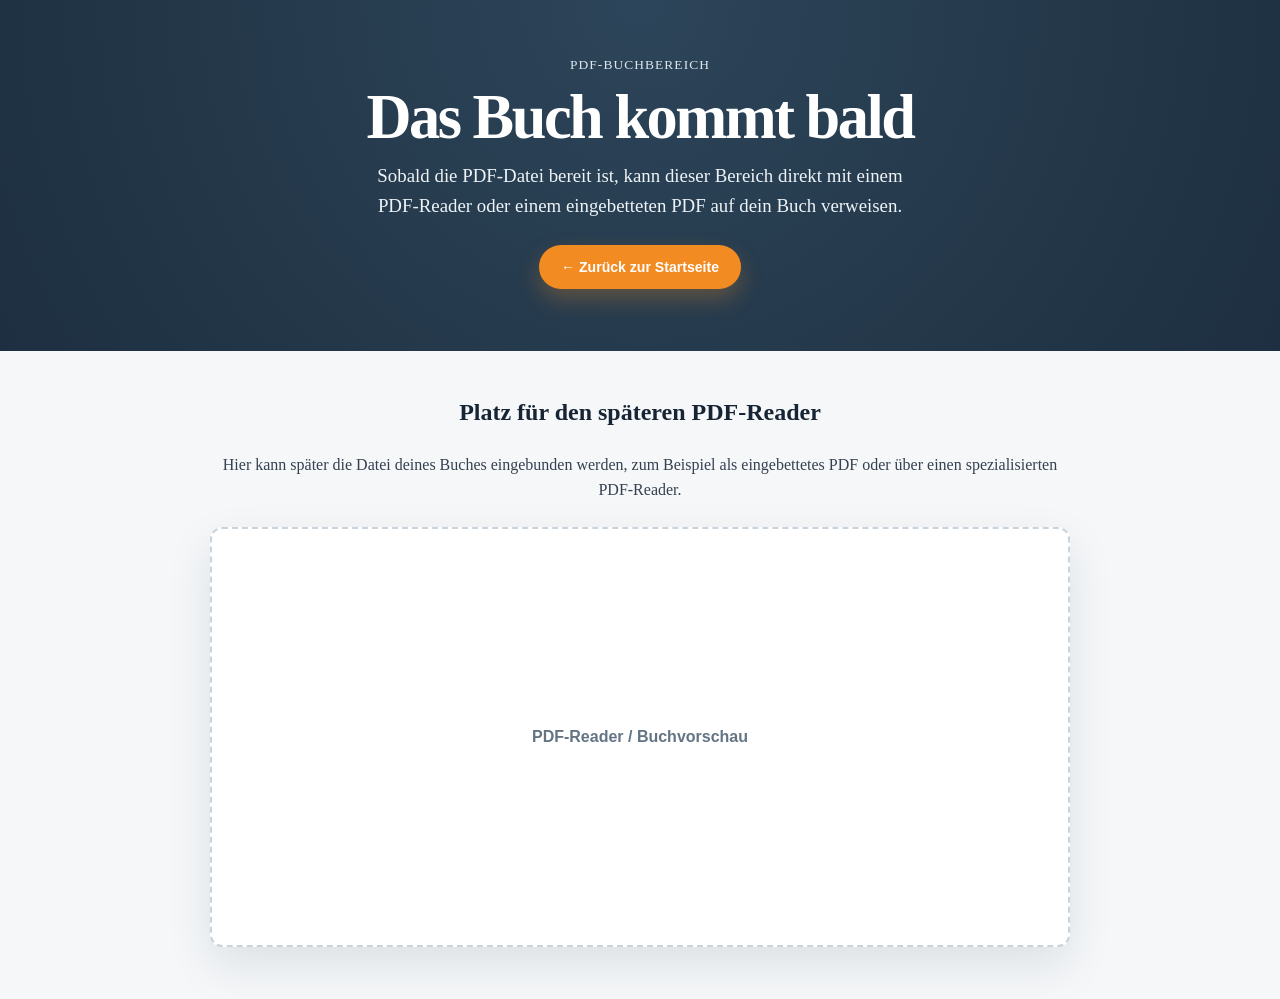
==== buch.html @ 68a897d7 "Create landing page structure" ====
<!doctype html>
<html lang="de">
  <head>
    <meta charset="utf-8" />
    <meta name="viewport" content="width=device-width, initial-scale=1" />
    <title>Buch · Verwandlung statt Verdrängung</title>
    <link rel="stylesheet" href="styles.css" />
  </head>
  <body>
    <header class="hero">
      <div class="hero__content">
        <p class="eyebrow">PDF-Buchbereich</p>
        <h1>Das Buch kommt bald</h1>
        <p class="hero__lead">
          Sobald die PDF-Datei bereit ist, kann dieser Bereich direkt mit einem PDF-Reader
          oder einem eingebetteten PDF auf dein Buch verweisen.
        </p>
        <a class="button button--accent" href="index.html#start">← Zurück zur Startseite</a>
      </div>
    </header>

    <main>
      <section class="reader-placeholder" aria-labelledby="reader-title">
        <h2 id="reader-title">Platz für den späteren PDF-Reader</h2>
        <p>
          Hier kann später die Datei deines Buches eingebunden werden, zum Beispiel als
          eingebettetes PDF oder über einen spezialisierten PDF-Reader.
        </p>
        <div class="reader-placeholder__box" aria-label="PDF-Reader-Platzhalter">
          <span>PDF-Reader / Buchvorschau</span>
        </div>
      </section>
    </main>
  </body>
</html>
---- styles.css ----
:root {
  --color-ink: #172434;
  --color-hero: #24384a;
  --color-text: #354150;
  --color-muted: #647484;
  --color-bg: #f5f7f9;
  --color-card: #ffffff;
  --color-accent: #f28b22;
  --color-accent-soft: #fff2e5;
  --color-sky-soft: #eaf5fb;
  --shadow-card: 0 18px 45px rgb(23 36 52 / 10%);
  --radius-card: 12px;
  font-family: Georgia, "Times New Roman", serif;
}

* {
  box-sizing: border-box;
}

html {
  scroll-behavior: smooth;
}

body {
  margin: 0;
  color: var(--color-text);
  background: var(--color-bg);
  line-height: 1.6;
}

.hero {
  min-height: 292px;
  display: grid;
  place-items: center;
  padding: 54px 20px 62px;
  text-align: center;
  color: #fff;
  background: radial-gradient(circle at top, #2d455a 0, var(--color-hero) 58%, #1d2f40 100%);
}

.hero__content {
  width: min(760px, 100%);
}

.eyebrow {
  margin: 0 0 8px;
  color: #dce7ef;
  font-size: 0.84rem;
  letter-spacing: 0.08em;
  text-transform: uppercase;
}

h1,
h2,
h3,
p {
  margin-top: 0;
}

h1 {
  margin-bottom: 12px;
  font-size: clamp(2.2rem, 5vw, 3.9rem);
  line-height: 1.05;
  letter-spacing: -0.04em;
}

.hero__lead {
  max-width: 560px;
  margin: 0 auto 24px;
  color: #edf3f7;
  font-size: clamp(1rem, 2vw, 1.18rem);
}

.button {
  display: inline-flex;
  align-items: center;
  justify-content: center;
  min-height: 44px;
  padding: 0 22px;
  border-radius: 999px;
  color: #fff;
  font-family: Arial, Helvetica, sans-serif;
  font-size: 0.88rem;
  font-weight: 700;
  text-decoration: none;
  transition: transform 160ms ease, box-shadow 160ms ease, background 160ms ease;
}

.button:hover,
.button:focus-visible {
  transform: translateY(-2px);
}

.button--accent {
  background: var(--color-accent);
  box-shadow: 0 10px 22px rgb(242 139 34 / 28%);
}

.button--dark {
  background: var(--color-hero);
  box-shadow: 0 10px 22px rgb(36 56 74 / 20%);
}

main {
  padding: 42px 20px 52px;
}

.intro,
.book {
  width: min(760px, 100%);
  margin: 0 auto;
  text-align: center;
}

.intro h2,
.topics h2,
.book h2 {
  color: var(--color-ink);
  font-size: clamp(1.35rem, 2.8vw, 2rem);
  line-height: 1.2;
}

.intro p,
.book p {
  margin-right: auto;
  margin-left: auto;
  max-width: 660px;
}

.topics {
  width: min(1030px, 100%);
  margin: 48px auto 44px;
}

.topics h2 {
  margin-bottom: 26px;
  text-align: center;
}

.topic-grid {
  display: grid;
  grid-template-columns: repeat(3, minmax(0, 1fr));
  gap: 24px;
}

.topic-card {
  display: flex;
  min-height: 322px;
  flex-direction: column;
  gap: 12px;
  padding: 24px;
  border: 1px solid #e3e8ed;
  border-radius: var(--radius-card);
  color: inherit;
  background: var(--color-card);
  box-shadow: var(--shadow-card);
  text-decoration: none;
  transition: transform 180ms ease, box-shadow 180ms ease, border-color 180ms ease;
}

.topic-card:hover,
.topic-card:focus-visible {
  border-color: rgb(242 139 34 / 55%);
  box-shadow: 0 22px 52px rgb(23 36 52 / 16%);
  transform: translateY(-5px);
  outline: none;
}

.topic-card__tag {
  align-self: flex-start;
  padding: 4px 9px;
  border-radius: 999px;
  color: #426678;
  background: var(--color-sky-soft);
  font-family: Arial, Helvetica, sans-serif;
  font-size: 0.72rem;
  font-weight: 700;
}

.topic-card h3 {
  margin-bottom: 0;
  color: var(--color-ink);
  font-size: 1.16rem;
  line-height: 1.24;
}

.topic-card p {
  margin-bottom: 0;
  font-size: 0.95rem;
}

.topic-card__quote {
  color: #c76d16;
  font-style: italic;
  font-weight: 700;
}

.topic-card__note {
  margin-top: auto;
  padding: 12px 13px;
  border-left: 3px solid var(--color-accent);
  border-radius: 8px;
  color: #4c5965;
  background: var(--color-accent-soft);
  font-size: 0.86rem;
}

.book {
  padding-top: 4px;
}

.book h2 {
  margin-bottom: 14px;
  font-size: 1.1rem;
}

.footer {
  padding: 34px 20px;
  text-align: center;
  color: #d6e1e8;
  background: var(--color-hero);
}

.footer p {
  margin: 0 auto 8px;
  max-width: 760px;
  font-size: 0.86rem;
}

.footer p:last-child {
  margin-bottom: 0;
  color: #bdcbd5;
}

@media (max-width: 880px) {
  .topic-grid {
    grid-template-columns: repeat(2, minmax(0, 1fr));
  }
}

@media (max-width: 620px) {
  .hero {
    min-height: 360px;
  }

  main {
    padding-top: 34px;
  }

  .topic-grid {
    grid-template-columns: 1fr;
  }

  .topic-card {
    min-height: auto;
  }
}

.reader-placeholder {
  width: min(860px, 100%);
  margin: 0 auto;
  text-align: center;
}

.reader-placeholder h2 {
  color: var(--color-ink);
}

.reader-placeholder__box {
  display: grid;
  min-height: 420px;
  margin-top: 24px;
  place-items: center;
  border: 2px dashed #c8d3dc;
  border-radius: var(--radius-card);
  color: var(--color-muted);
  background: #fff;
  box-shadow: var(--shadow-card);
  font-family: Arial, Helvetica, sans-serif;
  font-weight: 700;
}
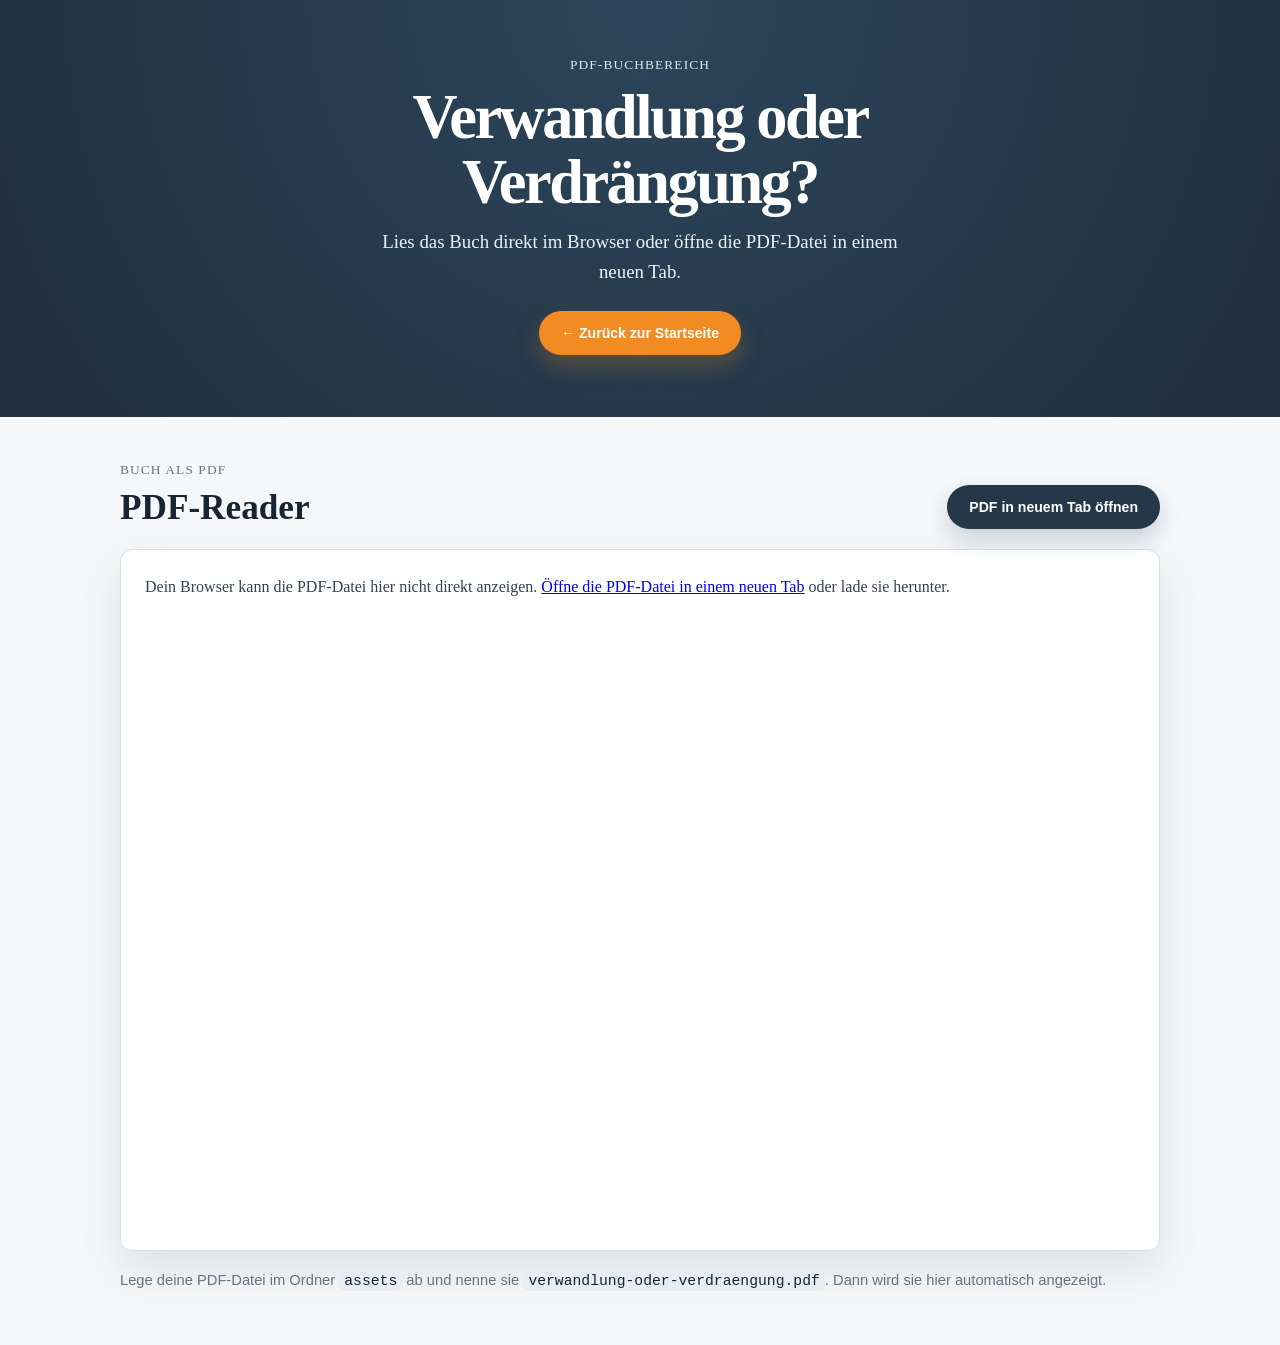
==== commit ae6d4a33: "Add embedded PDF reader" ====
--- a/buch.html
+++ b/buch.html
@@ -10,25 +10,43 @@
     <header class="hero">
       <div class="hero__content">
         <p class="eyebrow">PDF-Buchbereich</p>
-        <h1>Das Buch kommt bald</h1>
+        <h1>Verwandlung oder Verdrängung?</h1>
         <p class="hero__lead">
-          Sobald die PDF-Datei bereit ist, kann dieser Bereich direkt mit einem PDF-Reader
-          oder einem eingebetteten PDF auf dein Buch verweisen.
+          Lies das Buch direkt im Browser oder öffne die PDF-Datei in einem neuen Tab.
         </p>
         <a class="button button--accent" href="index.html#start">← Zurück zur Startseite</a>
       </div>
     </header>
 
     <main>
-      <section class="reader-placeholder" aria-labelledby="reader-title">
-        <h2 id="reader-title">Platz für den späteren PDF-Reader</h2>
-        <p>
-          Hier kann später die Datei deines Buches eingebunden werden, zum Beispiel als
-          eingebettetes PDF oder über einen spezialisierten PDF-Reader.
+      <section class="pdf-reader" aria-labelledby="reader-title">
+        <div class="pdf-reader__header">
+          <div>
+            <p class="eyebrow eyebrow--dark">Buch als PDF</p>
+            <h2 id="reader-title">PDF-Reader</h2>
+          </div>
+          <a class="button button--dark" href="assets/verwandlung-oder-verdraengung.pdf" target="_blank" rel="noreferrer">
+            PDF in neuem Tab öffnen
+          </a>
+        </div>
+
+        <object
+          class="pdf-reader__frame"
+          data="assets/verwandlung-oder-verdraengung.pdf"
+          type="application/pdf"
+          aria-label="PDF-Reader für das Buch Verwandlung oder Verdrängung?"
+        >
+          <p>
+            Dein Browser kann die PDF-Datei hier nicht direkt anzeigen.
+            <a href="assets/verwandlung-oder-verdraengung.pdf" target="_blank" rel="noreferrer">Öffne die PDF-Datei in einem neuen Tab</a>
+            oder lade sie herunter.
+          </p>
+        </object>
+
+        <p class="pdf-reader__hint">
+          Lege deine PDF-Datei im Ordner <code>assets</code> ab und nenne sie
+          <code>verwandlung-oder-verdraengung.pdf</code>. Dann wird sie hier automatisch angezeigt.
         </p>
-        <div class="reader-placeholder__box" aria-label="PDF-Reader-Platzhalter">
-          <span>PDF-Reader / Buchvorschau</span>
-        </div>
       </section>
     </main>
   </body>
--- a/styles.css
+++ b/styles.css
@@ -256,26 +256,69 @@
   }
 }
 
-.reader-placeholder {
-  width: min(860px, 100%);
+.pdf-reader {
+  width: min(1040px, 100%);
   margin: 0 auto;
-  text-align: center;
-}
-
-.reader-placeholder h2 {
+}
+
+.pdf-reader__header {
+  display: flex;
+  align-items: end;
+  justify-content: space-between;
+  gap: 18px;
+  margin-bottom: 20px;
+}
+
+.pdf-reader h2 {
+  margin-bottom: 0;
   color: var(--color-ink);
-}
-
-.reader-placeholder__box {
-  display: grid;
-  min-height: 420px;
-  margin-top: 24px;
-  place-items: center;
-  border: 2px dashed #c8d3dc;
+  font-size: clamp(1.45rem, 3vw, 2.2rem);
+  line-height: 1.15;
+}
+
+.eyebrow--dark {
+  color: var(--color-muted);
+}
+
+.pdf-reader__frame {
+  display: block;
+  width: 100%;
+  min-height: 78vh;
+  border: 1px solid #d7e0e7;
   border-radius: var(--radius-card);
-  color: var(--color-muted);
   background: #fff;
   box-shadow: var(--shadow-card);
+}
+
+.pdf-reader__frame p {
+  padding: 24px;
+}
+
+.pdf-reader__hint {
+  margin: 18px 0 0;
+  color: var(--color-muted);
   font-family: Arial, Helvetica, sans-serif;
-  font-weight: 700;
-}
+  font-size: 0.92rem;
+}
+
+.pdf-reader__hint code {
+  padding: 2px 5px;
+  border-radius: 5px;
+  color: var(--color-ink);
+  background: #e7edf2;
+}
+
+@media (max-width: 720px) {
+  .pdf-reader__header {
+    align-items: stretch;
+    flex-direction: column;
+  }
+
+  .pdf-reader__header .button {
+    width: 100%;
+  }
+
+  .pdf-reader__frame {
+    min-height: 68vh;
+  }
+}
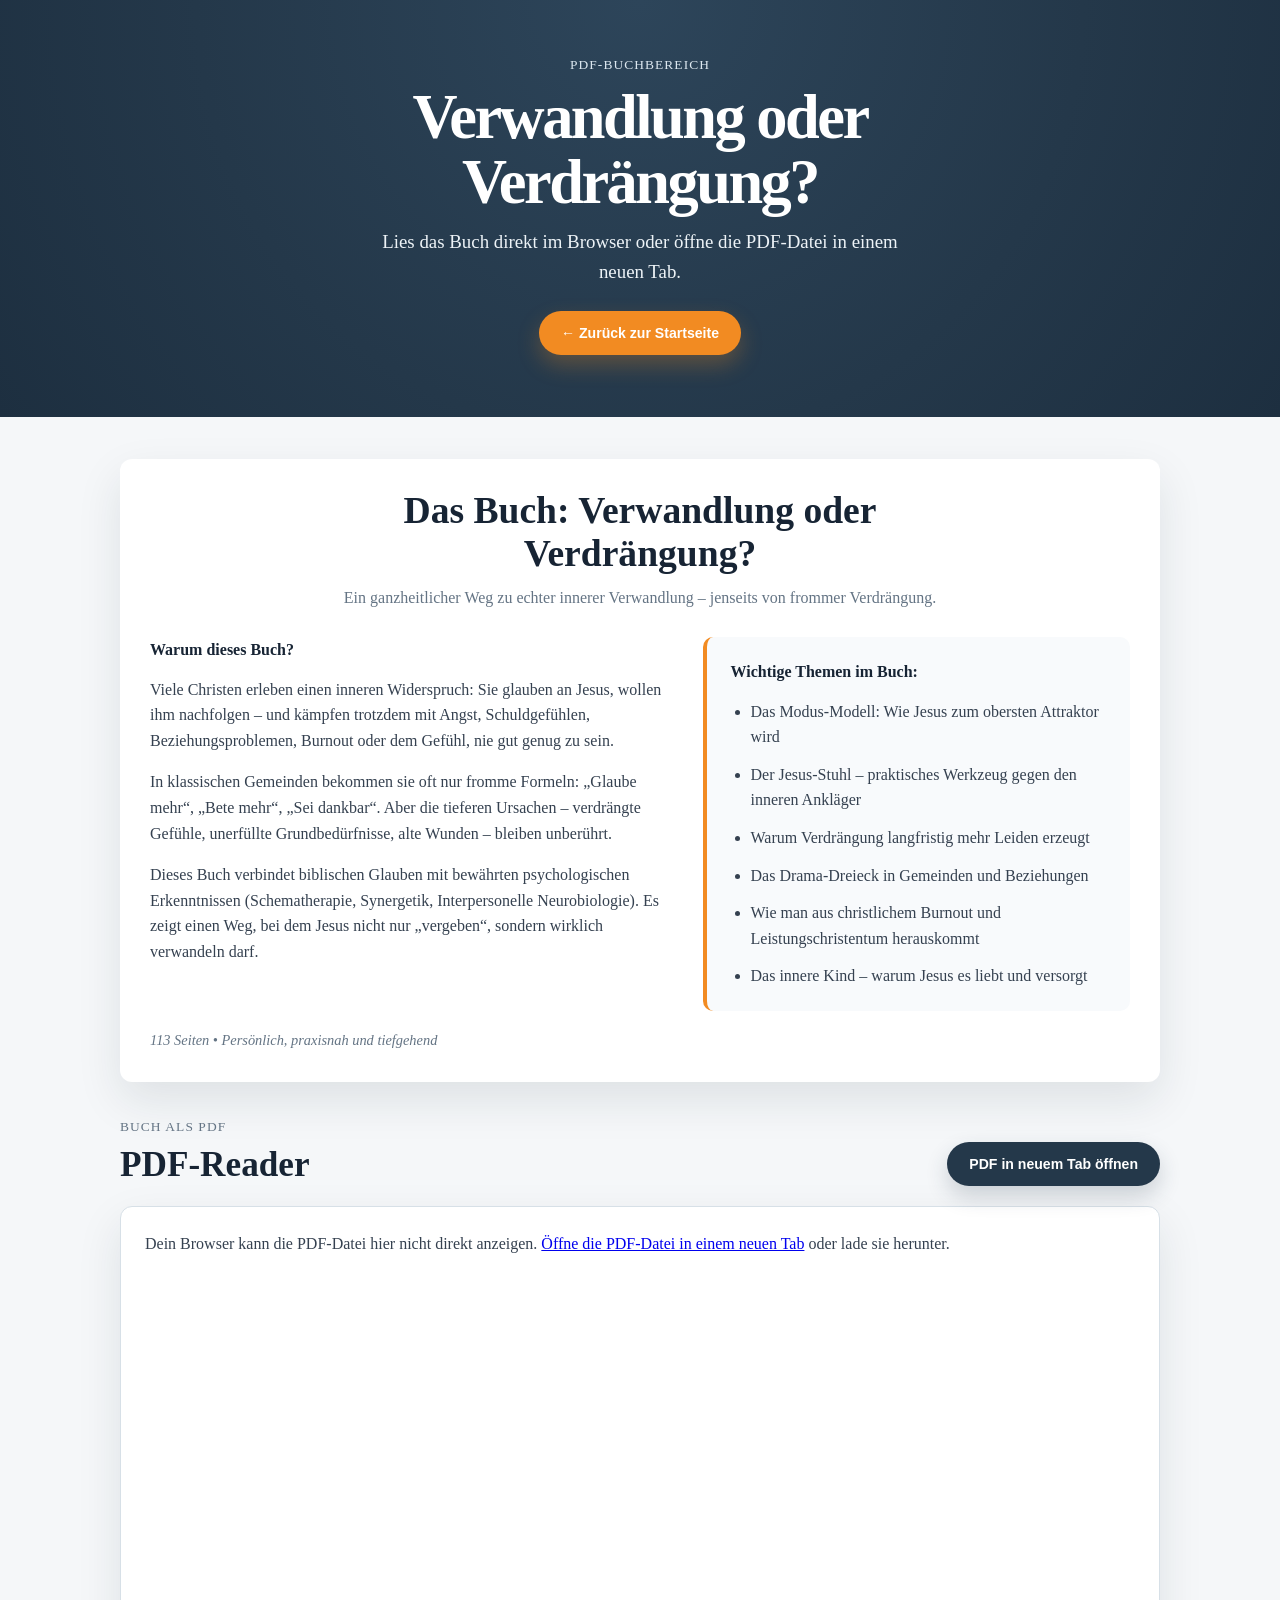
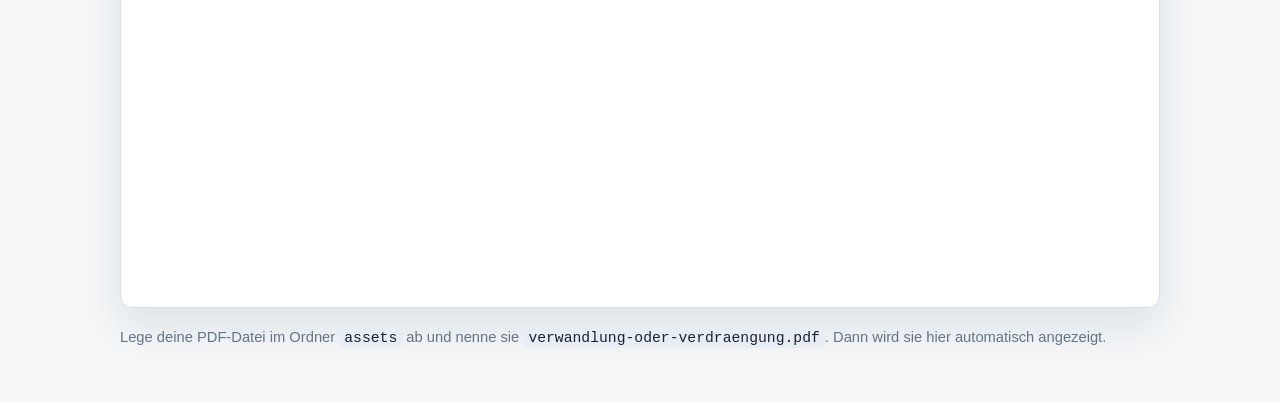
==== commit cc06676f: "Add book description to PDF page" ====
--- a/buch.html
+++ b/buch.html
@@ -19,6 +19,52 @@
     </header>
 
     <main>
+      <section class="book-description" aria-labelledby="book-description-title">
+        <div class="book-description__intro">
+          <h2 id="book-description-title">Das Buch: Verwandlung oder Verdrängung?</h2>
+          <p>
+            Ein ganzheitlicher Weg zu echter innerer Verwandlung – jenseits von frommer
+            Verdrängung.
+          </p>
+        </div>
+
+        <div class="book-description__content">
+          <div class="book-description__text">
+            <h3>Warum dieses Buch?</h3>
+            <p>
+              Viele Christen erleben einen inneren Widerspruch: Sie glauben an Jesus,
+              wollen ihm nachfolgen – und kämpfen trotzdem mit Angst, Schuldgefühlen,
+              Beziehungsproblemen, Burnout oder dem Gefühl, nie gut genug zu sein.
+            </p>
+            <p>
+              In klassischen Gemeinden bekommen sie oft nur fromme Formeln: „Glaube mehr“,
+              „Bete mehr“, „Sei dankbar“. Aber die tieferen Ursachen – verdrängte Gefühle,
+              unerfüllte Grundbedürfnisse, alte Wunden – bleiben unberührt.
+            </p>
+            <p>
+              Dieses Buch verbindet biblischen Glauben mit bewährten psychologischen
+              Erkenntnissen (Schematherapie, Synergetik, Interpersonelle Neurobiologie).
+              Es zeigt einen Weg, bei dem Jesus nicht nur „vergeben“, sondern wirklich
+              verwandeln darf.
+            </p>
+          </div>
+
+          <aside class="book-description__topics" aria-label="Wichtige Themen im Buch">
+            <h3>Wichtige Themen im Buch:</h3>
+            <ul>
+              <li>Das Modus-Modell: Wie Jesus zum obersten Attraktor wird</li>
+              <li>Der Jesus-Stuhl – praktisches Werkzeug gegen den inneren Ankläger</li>
+              <li>Warum Verdrängung langfristig mehr Leiden erzeugt</li>
+              <li>Das Drama-Dreieck in Gemeinden und Beziehungen</li>
+              <li>Wie man aus christlichem Burnout und Leistungschristentum herauskommt</li>
+              <li>Das innere Kind – warum Jesus es liebt und versorgt</li>
+            </ul>
+          </aside>
+        </div>
+
+        <p class="book-description__meta">113 Seiten • Persönlich, praxisnah und tiefgehend</p>
+      </section>
+
       <section class="pdf-reader" aria-labelledby="reader-title">
         <div class="pdf-reader__header">
           <div>
--- a/styles.css
+++ b/styles.css
@@ -308,7 +308,91 @@
   background: #e7edf2;
 }
 
+
+.book-description {
+  width: min(1040px, 100%);
+  margin: 0 auto 34px;
+  padding: 30px;
+  border-radius: var(--radius-card);
+  background: var(--color-card);
+  box-shadow: var(--shadow-card);
+}
+
+.book-description__intro {
+  max-width: 700px;
+  margin: 0 auto 26px;
+  text-align: center;
+}
+
+.book-description__intro h2 {
+  margin-bottom: 10px;
+  color: var(--color-ink);
+  font-size: clamp(1.7rem, 3vw, 2.35rem);
+  line-height: 1.15;
+}
+
+.book-description__intro p {
+  margin-bottom: 0;
+  color: var(--color-muted);
+}
+
+.book-description__content {
+  display: grid;
+  grid-template-columns: minmax(0, 1.1fr) minmax(280px, 0.9fr);
+  gap: 30px;
+  align-items: start;
+}
+
+.book-description h3 {
+  margin-bottom: 14px;
+  color: var(--color-ink);
+  font-size: 1rem;
+}
+
+.book-description__text p {
+  margin-bottom: 16px;
+}
+
+.book-description__text p:last-child {
+  margin-bottom: 0;
+}
+
+.book-description__topics {
+  padding: 22px 24px;
+  border-left: 4px solid var(--color-accent);
+  border-radius: 10px;
+  background: #f8fafc;
+}
+
+.book-description__topics ul {
+  margin: 0;
+  padding-left: 20px;
+}
+
+.book-description__topics li {
+  margin-bottom: 12px;
+}
+
+.book-description__topics li:last-child {
+  margin-bottom: 0;
+}
+
+.book-description__meta {
+  margin: 18px 0 0;
+  color: var(--color-muted);
+  font-size: 0.9rem;
+  font-style: italic;
+}
+
 @media (max-width: 720px) {
+  .book-description {
+    padding: 24px 20px;
+  }
+
+  .book-description__content {
+    grid-template-columns: 1fr;
+  }
+
   .pdf-reader__header {
     align-items: stretch;
     flex-direction: column;
